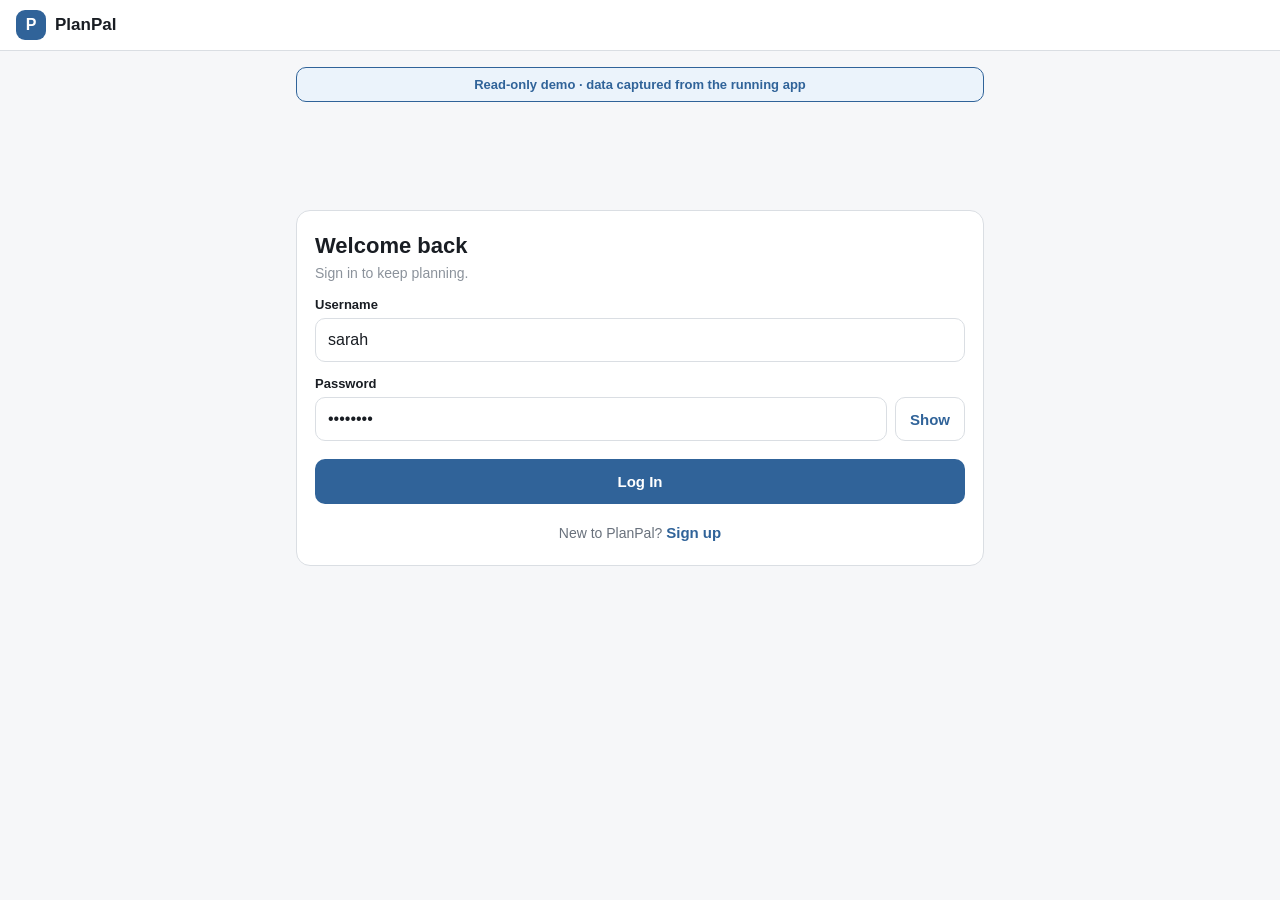
==== docs/index.html @ 14e6eee7 "Add a static demo that runs on GitHub Pages Pages serves files and cannot run the Java server, so th" ====
<!doctype html>
<html lang="en">
<head>
<meta charset="utf-8">
<meta name="viewport" content="width=device-width, initial-scale=1, viewport-fit=cover">
<meta name="theme-color" content="#306399">
<title>PlanPal</title>
<link rel="stylesheet" href="style.css">
</head>
<body>

<header id="topbar">
  <div class="brand"><span class="mark">P</span><span>PlanPal</span></div>
  <div class="topactions">
    <button id="help-btn" class="icon" title="Help" aria-label="Help" hidden>?</button>
    <button id="profile-btn" class="icon" title="Profile" aria-label="Profile" hidden>&#128100;</button>
    <button id="signout" class="link" hidden>Logout</button>
  </div>
</header>

<main id="main">

  <!-- ------------------------------------------------------------ login -->
  <section id="login-screen" class="screen">
    <div class="card login-card">
      <h1>Welcome back</h1>
      <p class="muted">Sign in to keep planning.</p>
      <label for="username">Username</label>
      <input id="username" autocapitalize="none" autocomplete="username">
      <label for="password">Password</label>
      <div class="password-row">
        <input id="password" type="password" autocomplete="current-password">
        <button class="ghost reveal" type="button" data-for="password">Show</button>
      </div>
      <p id="login-error" class="error" hidden></p>
      <button id="signin" class="primary">Log In</button>
      <p class="switch">New to PlanPal? <button id="to-signup" class="link">Sign up</button></p>
    </div>
  </section>

  <!-- ----------------------------------------------------------- signup -->
  <section id="signup-screen" class="screen" hidden>
    <div class="card login-card">
      <h1>Create your account</h1>
      <p class="muted">Start planning events with your friends.</p>
      <label for="su-username">Choose username</label>
      <input id="su-username" autocapitalize="none">
      <label for="su-display">Enter display name</label>
      <input id="su-display">
      <label for="su-email">Enter email</label>
      <input id="su-email" type="email" autocapitalize="none" inputmode="email">
      <label for="su-password">Choose password</label>
      <div class="password-row">
        <input id="su-password" type="password" autocomplete="new-password">
        <button class="ghost reveal" type="button" data-for="su-password">Show</button>
      </div>
      <div id="strength" class="strength" hidden>
        <div class="bars"><i></i><i></i><i></i></div>
        <ul id="rules" class="rules"></ul>
      </div>
      <p id="signup-error" class="error" hidden></p>
      <button id="signup" class="primary">Sign up</button>
      <p class="switch">Already have an account? <button id="to-login" class="link">Go to Login</button></p>
    </div>
  </section>

  <!-- ----------------------------------------------------------- events -->
  <section id="events-screen" class="screen" hidden>
    <div class="panel-head">
      <h1 id="greeting"></h1>
      <button id="new-event" class="add" aria-label="Create event">+</button>
    </div>
    <p class="muted" id="event-count"></p>

    <div id="event-form" class="card panel" hidden>
      <h2 class="panel-title" id="event-form-title">Create Event</h2>
      <label for="ev-name">Event name</label>
      <input id="ev-name">
      <label for="ev-desc">Description</label>
      <input id="ev-desc">
      <label for="ev-loc">Location</label>
      <input id="ev-loc">
      <label for="ev-budget">Budget</label>
      <input id="ev-budget" type="number" inputmode="decimal" step="0.01">
      <label for="ev-currency">Event currency</label>
      <select id="ev-currency"></select>
      <div class="two">
        <div><label for="ev-start">Start date</label><input id="ev-start" type="date"></div>
        <div><label for="ev-stime">Start time</label><input id="ev-stime" type="time"></div>
      </div>
      <div class="two">
        <div><label for="ev-end">End date</label><input id="ev-end" type="date"></div>
        <div><label for="ev-etime">End time</label><input id="ev-etime" type="time"></div>
      </div>
      <p id="ev-error" class="error" hidden></p>
      <button id="ev-save" class="primary">Save</button>
    </div>

    <div id="event-list"></div>
  </section>

  <!-- ------------------------------------------------------------ event -->
  <section id="event-screen" class="screen" hidden>
    <button id="back" class="link back">‹ All trips</button>

    <div class="card panel">
      <div class="panel-head">
        <h1 id="event-name"></h1>
        <div class="rowbtns">
          <label for="ev-photo" class="ghost small filelabel">Photo</label>
          <input id="ev-photo" type="file" accept="image/*" hidden>
          <button id="ev-report" class="ghost small">Export</button>
          <button id="edit-event" class="ghost small">Edit</button>
        </div>
      </div>
      <p class="detail" id="event-description"></p>
      <p class="detail" id="event-location"></p>
      <p class="detail" id="event-dates"></p>
    </div>

    <div class="card panel"><div class="stats" id="stats"></div></div>

    <div class="card panel">
      <div class="panel-head">
        <h2 class="panel-title">Attendees</h2>
        <button id="guest-toggle" class="add" aria-label="Add attendee">+</button>
      </div>
      <div id="guest-form" class="addform" hidden>
        <label for="guest-name">Username</label>
        <input id="guest-name" autocapitalize="none" placeholder="Search by username">
        <div id="guest-results" class="chips"></div>
        <p id="guest-error" class="error" hidden></p>
      </div>
      <div id="attendee-list"></div>
    </div>

    <div class="card panel">
      <div class="panel-head">
        <h2 class="panel-title">Activities</h2>
        <button id="act-toggle" class="add" aria-label="Add activity">+</button>
      </div>
      <div id="act-form" class="addform" hidden>
        <label for="act-name">Activity name</label>
        <input id="act-name">
        <div class="two">
          <div><label for="act-date">Date</label><input id="act-date" type="date"></div>
          <div><label for="act-time">Time</label><input id="act-time" type="time"></div>
        </div>
        <label for="act-loc">Location</label>
        <input id="act-loc">
        <p id="act-error" class="error" hidden></p>
        <button id="act-save" class="primary">Save activity</button>
      </div>
      <div id="activity-list"></div>
    </div>

    <div class="card panel">
      <div class="panel-head">
        <h2 class="panel-title">Expenses</h2>
        <button id="add-toggle" class="add" aria-label="Add expense">+</button>
      </div>
      <div id="add-form" class="addform" hidden>
        <h3 id="ex-form-title" class="formtitle">Add expense</h3>
        <label for="ex-name">What was it for?</label>
        <input id="ex-name" placeholder="Dinner">
        <label for="ex-amount">Amount</label>
        <input id="ex-amount" type="number" inputmode="decimal" step="0.01" placeholder="42.50">
        <label for="ex-payer">Who paid?</label>
        <select id="ex-payer"></select>
        <label>Split between</label>
        <div id="ex-debtors" class="chips"></div>
        <p id="ex-error" class="error" hidden></p>
        <button id="ex-save" class="primary">Add expense</button>
      </div>
      <div id="expense-list"></div>
    </div>

    <div class="card panel">
      <div class="panel-head">
        <h2 class="panel-title">Itinerary</h2>
        <button id="itin-load" class="ghost small">Load</button>
      </div>
      <div id="itinerary-list"><p class="empty">Tap Load to build the timeline.</p></div>
    </div>

    <div class="card panel">
      <h2 class="panel-title">Who Owes What</h2>
      <p class="detail">Current balances by attendee.</p>
      <div id="balance-list"></div>
    </div>

    <div class="card panel">
      <div class="panel-head">
        <h2 class="panel-title">Event Map</h2>
        <button id="map-load" class="ghost small">Load</button>
      </div>
      <div id="map-box"><p class="empty">Tap Load to plot the trip.</p></div>
    </div>

    <div class="card panel">
      <h2 class="panel-title">Weather at Location</h2>
      <div id="weather"><p class="empty">Loading…</p></div>
    </div>

    <div class="card panel">
      <div class="panel-head">
        <h2 class="panel-title">Location Insights</h2>
        <span class="detail nowrap">AI-generated estimates</span>
      </div>
      <div id="insight"><p class="empty">Loading…</p></div>
    </div>

    <button id="delete-event" class="danger wide">Delete this trip</button>
  </section>

  <!-- ---------------------------------------------------------- profile -->
  <section id="profile-screen" class="screen" hidden>
    <button class="link back" data-back>‹ Back</button>

    <div class="card panel">
      <div class="profile-head">
        <div id="avatar" class="avatar"></div>
        <div>
          <h1 id="pf-username"></h1>
          <p class="detail" id="pf-counts"></p>
        </div>
      </div>
      <label for="pf-photo" class="filelabel">Change photo</label>
      <input id="pf-photo" type="file" accept="image/*" hidden>
      <label for="pf-bio">Bio</label>
      <input id="pf-bio">
      <button id="pf-save" class="primary">Save</button>
    </div>

    <div class="card panel">
      <h2 class="panel-title">Find people</h2>
      <input id="find-user" placeholder="Search by name, then pick someone to follow">
      <div id="find-results"></div>
    </div>

    <div class="card panel">
      <div class="panel-head">
        <h2 class="panel-title" id="conn-title">Following</h2>
        <div class="segmented">
          <button id="tab-following" class="seg on">Following</button>
          <button id="tab-followers" class="seg">Followers</button>
        </div>
      </div>
      <div id="conn-list"></div>
    </div>

    <div class="card panel">
      <h2 class="panel-title">Preferred currency</h2>
      <select id="pref-currency"></select>
      <p class="detail">Every amount in PlanPal is shown in this currency.</p>
    </div>

    <div class="card panel">
      <h2 class="panel-title">Account Settings</h2>
      <label for="ac-display">Display name</label>
      <div class="password-row">
        <input id="ac-display"><button id="ac-display-save" class="ghost">Save</button>
      </div>
      <label for="ac-username">Username</label>
      <div class="password-row">
        <input id="ac-username" autocapitalize="none"><button id="ac-username-save" class="ghost">Save</button>
      </div>
      <label for="ac-address">Home address</label>
      <div class="password-row">
        <input id="ac-address"><button id="ac-address-save" class="ghost">Save</button>
      </div>
      <label for="ac-old">Current password</label>
      <input id="ac-old" type="password">
      <label for="ac-new">New password</label>
      <input id="ac-new" type="password">
      <label for="ac-confirm">Confirm new password</label>
      <input id="ac-confirm" type="password">
      <button id="ac-password-save" class="primary">Change password</button>
      <p id="ac-msg" class="error" hidden></p>
    </div>
  </section>

  <!-- ------------------------------------------------------------- help -->
  <section id="help-screen" class="screen" hidden>
    <button class="link back" data-back>‹ Back</button>
    <div class="card panel">
      <h1>How PlanPal works</h1>
      <h2 class="panel-title">Trips</h2>
      <p class="detail">Create a trip with a location, dates, a currency and a budget. Everything
        else hangs off it.</p>
      <h2 class="panel-title">Attendees</h2>
      <p class="detail">Add the people coming. Only attendees can be part of a shared expense.</p>
      <h2 class="panel-title">Activities</h2>
      <p class="detail">Give each plan a date, time and place. PlanPal checks it fits inside the
        trip and does not clash with anything already booked, then builds an itinerary with
        travel estimates between locations.</p>
      <h2 class="panel-title">Expenses</h2>
      <p class="detail">Record what was paid, by whom, and in which currency. Split it evenly or
        pick exactly who shares it. Settle an expense once someone has paid it back.</p>
      <h2 class="panel-title">Who owes what</h2>
      <p class="detail">PlanPal nets every expense out and shows each person a single number in
        your preferred display currency.</p>
      <h2 class="panel-title">Your profile</h2>
      <p class="detail">Change your photo, bio, display name, username, home address and password.
        Follow other users to find them faster when adding attendees.</p>
    </div>
  </section>

</main>

<div id="toast" class="toast" hidden></div>
<script src="demo.js"></script>
<script src="app.js"></script>
</body>
</html>
---- docs/style.css ----
/* Taken from PlanPalTheme so the web client matches the desktop app exactly. */
:root {
  --primary: rgb(48, 99, 153);        /* PlanPalTheme.PRIMARY */
  --primary-light: rgb(235, 243, 251);/* PRIMARY_LIGHT */
  --page: rgb(246, 247, 249);         /* PAGE_BACKGROUND */
  --card: #ffffff;                    /* CARD_BACKGROUND */
  --text: rgb(25, 29, 35);            /* TEXT_PRIMARY */
  --secondary: rgb(105, 113, 124);    /* TEXT_SECONDARY */
  --muted: rgb(139, 146, 155);        /* TEXT_MUTED */
  --border: rgb(218, 222, 227);       /* BORDER */
  --good: rgb(24, 128, 74);           /* SUCCESS */
  --owe: rgb(190, 78, 11);            /* WARNING */
  --danger: rgb(190, 45, 45);         /* ERROR */
  --radius: 14px;
}

* { box-sizing: border-box; -webkit-tap-highlight-color: transparent; }

body {
  margin: 0;
  overflow-x: hidden;
  font-family: -apple-system, BlinkMacSystemFont, "Segoe UI", Roboto, sans-serif;
  background: var(--page);
  color: var(--text);
  padding-bottom: env(safe-area-inset-bottom);
}

#topbar {
  position: sticky;
  top: 0;
  z-index: 10;
  display: flex;
  align-items: center;
  justify-content: space-between;
  gap: 12px;
  padding: max(env(safe-area-inset-top), 10px) 16px 10px;
  background: var(--card);
  border-bottom: 1px solid var(--border);
}

.brand { display: flex; align-items: center; gap: 9px; font-weight: 700; font-size: 17px; }

.mark {
  display: grid;
  place-items: center;
  width: 30px; height: 30px;
  border-radius: 9px;
  background: var(--primary);
  color: #fff;
  font-size: 16px;
}

#main { padding: 16px; max-width: 720px; margin: 0 auto; }

h1 { font-size: 22px; margin: 4px 0 6px; }
.muted { color: var(--muted); font-size: 14px; margin: 0 0 16px; }

.card {
  background: var(--card);
  border: 1px solid var(--border);
  border-radius: var(--radius);
  padding: 18px;
}

.login-card { margin-top: 12vh; }

label { display: block; font-size: 13px; font-weight: 600; margin: 14px 0 6px; }

input {
  width: 100%;
  font-size: 16px; /* 16px stops iOS zooming on focus */
  padding: 12px;
  border: 1px solid var(--border);
  border-radius: 10px;
  background: #fff;
  color: var(--text);
}
input:focus { outline: 2px solid var(--primary); outline-offset: 1px; }

.password-row { display: flex; gap: 8px; }
/* min-width:0 stops the 100%-wide input from pushing the button out of the row. */
.password-row input { flex: 1 1 auto; width: auto; min-width: 0; }
.password-row .ghost { flex: 0 0 auto; }

button { font-family: inherit; font-size: 15px; cursor: pointer; }

.primary {
  width: 100%;
  margin-top: 18px;
  padding: 14px;
  border: none;
  border-radius: 10px;
  background: var(--primary);
  color: #fff;
  font-weight: 600;
}
.primary:active { opacity: .85; }
.primary[disabled] { opacity: .6; }

.ghost {
  padding: 0 14px;
  border: 1px solid var(--border);
  border-radius: 10px;
  background: #fff;
  color: var(--primary);
  font-weight: 600;
}

.link { border: none; background: none; color: var(--primary); font-weight: 600; padding: 6px 0; }
.back { margin-bottom: 6px; }

.error { color: var(--danger); font-size: 14px; margin: 12px 0 0; }

/* Event list */
.event {
  display: block;
  width: 100%;
  text-align: left;
  background: var(--card);
  border: 1px solid var(--border);
  border-left: 4px solid var(--primary);
  border-radius: var(--radius);
  padding: 14px 16px;
  margin-bottom: 10px;
}
.event strong { display: block; font-size: 16px; margin-bottom: 3px; }
.event span { color: var(--muted); font-size: 13px; }

/* Stats */
.stats { display: grid; grid-template-columns: repeat(2, 1fr); gap: 12px; }
.stat { padding: 2px; }
.stat b { display: block; font-size: 18px; margin: 2px 0 1px; }
.stat em { display: block; font-style: normal; color: var(--muted); font-size: 11px; }
.stat span { color: var(--secondary); font-size: 11px; text-transform: uppercase; letter-spacing: .04em; }

/* Dashboard panels, stacked in the desktop's reading order */
.panel { margin-bottom: 14px; padding: 16px; }
.panel-head { display: flex; align-items: center; justify-content: space-between; gap: 12px; }
.panel-title { font-size: 17px; font-weight: 700; margin: 0 0 4px; }
.detail { color: var(--secondary); font-size: 13px; margin: 0 0 4px; padding-left: 6px; }
#event-header h1 { margin-bottom: 8px; }

.add {
  flex: 0 0 auto;
  width: 34px; height: 34px;
  border: none;
  border-radius: 9px;
  background: var(--primary);
  color: #fff;
  font-size: 19px;
  line-height: 1;
}

/* Rows */
.row {
  display: flex;
  align-items: flex-start;
  justify-content: space-between;
  gap: 12px;
  padding: 12px 2px;
  border-bottom: 1px solid var(--border);
}
.row:last-child { border-bottom: none; }
.row .who { font-size: 13px; color: var(--muted); margin-top: 2px; }
.row .amount { text-align: right; white-space: nowrap; font-weight: 600; }
.row .amount small { display: block; font-weight: 400; color: var(--muted); font-size: 12px; }

.pill { display: inline-block; font-size: 11px; font-weight: 700; padding: 3px 9px; border-radius: 999px; margin-top: 5px; }
.paid { background: #e7f4ec; color: var(--good); }
.unpaid { background: #fdefe3; color: var(--owe); }

.gets { color: var(--good); font-weight: 700; }
.owes { color: var(--owe); font-weight: 700; }

.empty { color: var(--muted); font-size: 14px; padding: 18px; text-align: center; }

.wide { width: 100%; padding: 12px; margin-bottom: 12px; }
.addform { border-bottom: 1px solid var(--border); padding-bottom: 16px; margin-bottom: 6px; }

select {
  width: 100%;
  font-size: 16px;
  padding: 12px;
  border: 1px solid var(--border);
  border-radius: 10px;
  background: #fff;
  color: var(--text);
}

.chips { display: flex; flex-wrap: wrap; gap: 7px; }
.chip {
  padding: 8px 13px;
  border: 1px solid var(--border);
  border-radius: 999px;
  background: var(--card);
  color: var(--muted);
  font-size: 14px;
  font-weight: 600;
}
.chip.on { background: var(--primary); border-color: var(--primary); color: #fff; }

.pay {
  align-self: center;
  padding: 7px 13px;
  border: 1px solid var(--border);
  border-radius: 999px;
  background: var(--card);
  color: var(--primary);
  font-size: 13px;
  font-weight: 700;
}
.pay[disabled] { opacity: .5; }

/* Weather, insights and itinerary panels */
.small { padding: 6px 12px; font-size: 13px; }
.nowrap { white-space: nowrap; padding-left: 0; }

.temp { display: flex; align-items: baseline; gap: 12px; margin-bottom: 4px; }
.temp b { font-size: 30px; font-weight: 700; }
.temp span { font-weight: 600; }
.forecast { display: grid; grid-template-columns: repeat(3, 1fr); gap: 8px; margin-top: 14px; }
.day { text-align: center; padding: 10px 4px; border: 1px solid var(--border); border-radius: 10px; }
.day span { display: block; color: var(--secondary); font-size: 11px; text-transform: uppercase; }
.day b { display: block; font-size: 16px; margin: 3px 0 1px; }
.day em { font-style: normal; color: var(--muted); font-size: 11px; }

.score { display: flex; align-items: center; justify-content: space-between; gap: 12px; padding: 9px 2px; border-bottom: 1px solid var(--border); }
.score:last-of-type { border-bottom: none; }
.score span { color: var(--secondary); font-size: 12px; text-transform: uppercase; letter-spacing: .03em; }
.score b { font-size: 14px; white-space: nowrap; }

.tags { display: flex; flex-wrap: wrap; gap: 7px; margin-top: 12px; }
.tag { background: var(--primary-light); color: var(--primary); font-size: 12px; font-weight: 600; padding: 5px 11px; border-radius: 999px; }

.travel { color: var(--secondary); font-size: 12px; padding: 6px 2px 6px 14px; border-left: 2px solid var(--border); margin-left: 4px; }
.travel.warn { color: var(--owe); }

/* Screens added for signup, profile, help and the row actions */
.topactions { display: flex; align-items: center; gap: 8px; }
.icon {
  width: 32px; height: 32px; border: 1px solid var(--border); border-radius: 9px;
  background: var(--card); color: var(--primary); font-size: 15px; line-height: 1;
}
.switch { text-align: center; font-size: 14px; color: var(--secondary); margin: 14px 0 0; }
.two { display: grid; grid-template-columns: 1fr 1fr; gap: 10px; }

.strength { margin-top: 10px; }
.bars { display: grid; grid-template-columns: repeat(3, 1fr); gap: 5px; }
.bars i { height: 5px; border-radius: 3px; background: var(--border); }
.bars i.on { background: var(--owe); }
.rules { list-style: none; padding: 0; margin: 9px 0 0; }
.rules li { color: var(--muted); font-size: 12px; line-height: 1.7; }
.rules li.met { color: var(--good); }

.rowbtns { display: flex; align-items: center; gap: 6px; flex: 0 0 auto; }
.danger-text { color: var(--danger); }
.danger {
  border: 1px solid var(--danger); border-radius: 10px;
  background: var(--card); color: var(--danger); font-weight: 600; padding: 12px;
}

.person { display: flex; align-items: center; gap: 10px; }
.avatar {
  position: relative;
  width: 64px; height: 64px; border-radius: 50%; overflow: hidden; flex: 0 0 auto;
  display: grid; place-items: center; background: var(--primary); color: #fff;
  font-weight: 700; font-size: 24px;
}
.avatar.small { width: 32px; height: 32px; font-size: 14px; }
/* Positioned rather than sized in percentages: inside the grid container a percentage
   width resolves against an auto track and collapses the image to a sliver. */
.avatar img {
  position: absolute; inset: 0;
  width: 100%; height: 100%; object-fit: cover; display: block;
}
.profile-head { display: flex; align-items: center; gap: 14px; margin-bottom: 6px; }
.profile-head h1 { margin: 0; }
.filelabel {
  display: inline-flex; align-items: center; justify-content: center;
  margin: 0; cursor: pointer; color: var(--primary); font-weight: 600;
}
.panel-head .rowbtns .ghost, .panel-head .rowbtns .filelabel {
  padding: 6px 12px; font-size: 13px; line-height: 1.3; white-space: nowrap;
}

.segmented { display: flex; gap: 4px; }
.seg {
  padding: 6px 11px; border: 1px solid var(--border); border-radius: 999px;
  background: var(--card); color: var(--muted); font-size: 12px; font-weight: 600;
}
.seg.on { background: var(--primary-light); color: var(--primary); border-color: var(--primary); }

.toast {
  position: fixed; left: 50%; bottom: 24px; transform: translateX(-50%);
  background: var(--text); color: #fff; font-size: 14px;
  padding: 11px 18px; border-radius: 999px; z-index: 50; max-width: 90vw;
}

.formtitle { font-size: 15px; margin: 0 0 4px; }
#map-box iframe { width: 100%; height: 260px; border: 1px solid var(--border); border-radius: 10px; }
.maplist { margin-top: 10px; }

.demo-banner {
  background: var(--primary-light); color: var(--primary);
  border: 1px solid var(--primary); border-radius: 10px;
  padding: 9px 12px; margin-bottom: 14px; font-size: 13px; font-weight: 600;
  text-align: center;
}
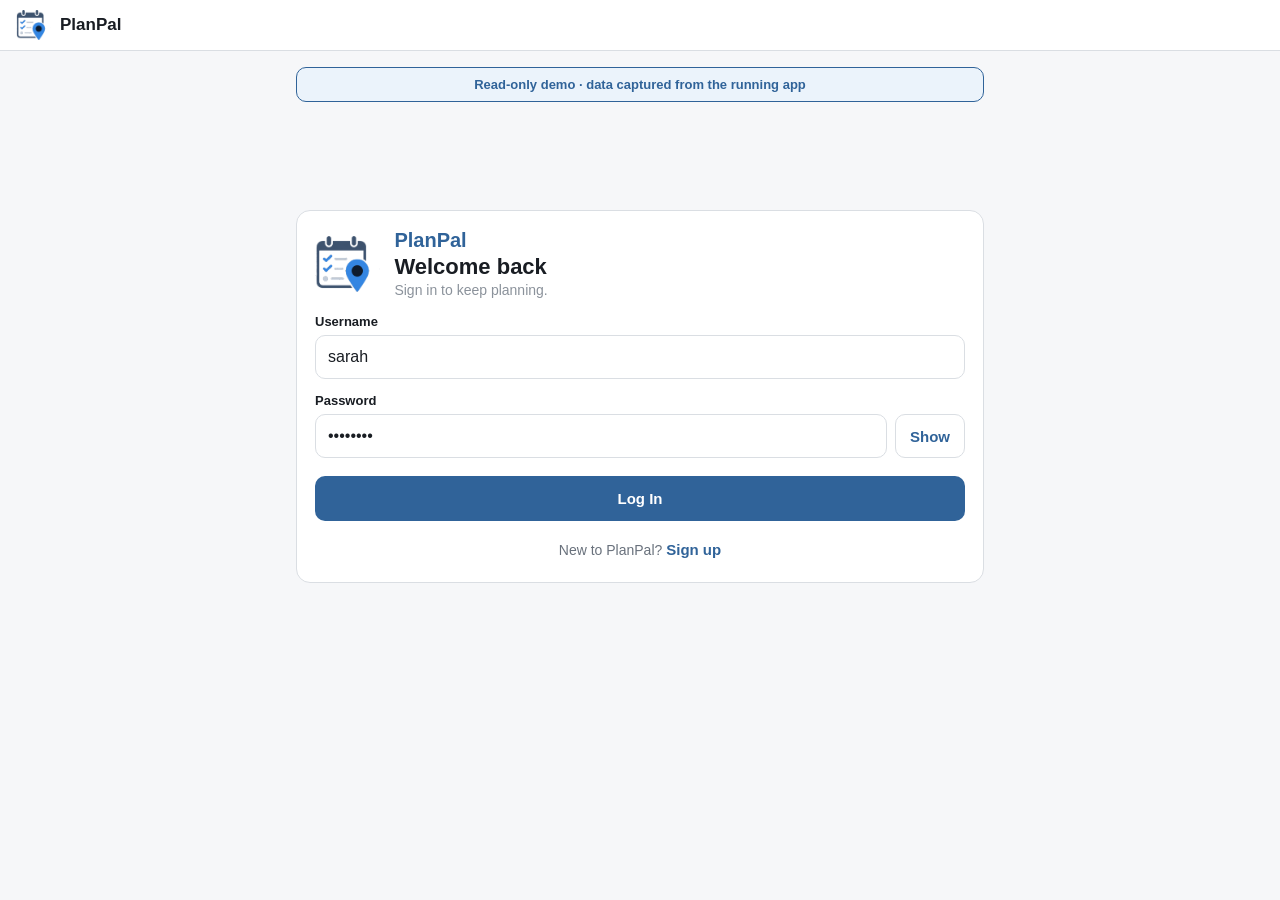
==== commit 32e8c82c: "Show the PlanPal logo in the header and on the login and signup cards" ====
--- a/docs/index.html
+++ b/docs/index.html
@@ -5,12 +5,12 @@
 <meta name="viewport" content="width=device-width, initial-scale=1, viewport-fit=cover">
 <meta name="theme-color" content="#306399">
 <title>PlanPal</title>
-<link rel="stylesheet" href="style.css">
+<link rel="stylesheet" href="style.css?v=cda48ec4">
 </head>
 <body>
 
 <header id="topbar">
-  <div class="brand"><span class="mark">P</span><span>PlanPal</span></div>
+  <div class="brand"><img class="mark" src="logo-mark.png?v=042a091e" alt=""><span>PlanPal</span></div>
   <div class="topactions">
     <button id="help-btn" class="icon" title="Help" aria-label="Help" hidden>?</button>
     <button id="profile-btn" class="icon" title="Profile" aria-label="Profile" hidden>&#128100;</button>
@@ -23,8 +23,14 @@
   <!-- ------------------------------------------------------------ login -->
   <section id="login-screen" class="screen">
     <div class="card login-card">
-      <h1>Welcome back</h1>
-      <p class="muted">Sign in to keep planning.</p>
+      <div class="auth-head">
+        <img src="logo-mark.png?v=042a091e" alt="">
+        <div>
+          <div class="auth-name">PlanPal</div>
+          <h1>Welcome back</h1>
+          <p class="muted">Sign in to keep planning.</p>
+        </div>
+      </div>
       <label for="username">Username</label>
       <input id="username" autocapitalize="none" autocomplete="username">
       <label for="password">Password</label>
@@ -41,8 +47,14 @@
   <!-- ----------------------------------------------------------- signup -->
   <section id="signup-screen" class="screen" hidden>
     <div class="card login-card">
-      <h1>Create your account</h1>
-      <p class="muted">Start planning events with your friends.</p>
+      <div class="auth-head">
+        <img src="logo-mark.png?v=042a091e" alt="">
+        <div>
+          <div class="auth-name">PlanPal</div>
+          <h1>Create your account</h1>
+          <p class="muted">Start planning events with your friends.</p>
+        </div>
+      </div>
       <label for="su-username">Choose username</label>
       <input id="su-username" autocapitalize="none">
       <label for="su-display">Enter display name</label>
@@ -309,7 +321,7 @@
 </main>
 
 <div id="toast" class="toast" hidden></div>
-<script src="demo.js"></script>
-<script src="app.js"></script>
+<script src="demo.js?v=1a82c47f"></script>
+<script src="app.js?v=e6b1091e"></script>
 </body>
 </html>
--- a/docs/style.css
+++ b/docs/style.css
@@ -41,14 +41,21 @@
 .brand { display: flex; align-items: center; gap: 9px; font-weight: 700; font-size: 17px; }
 
 .mark {
-  display: grid;
-  place-items: center;
-  width: 30px; height: 30px;
-  border-radius: 9px;
-  background: var(--primary);
-  color: #fff;
-  font-size: 16px;
-}
+  width: auto; height: 30px;
+  display: block;
+}
+
+.auth-head {
+  display: flex;
+  align-items: center;
+  gap: 14px;
+  margin-bottom: 16px;
+}
+
+.auth-head img { width: auto; height: 56px; display: block; }
+.auth-head .auth-name { color: var(--primary); font-weight: 700; font-size: 20px; }
+.auth-head h1 { margin: 2px 0 2px; }
+.auth-head .muted { margin: 0; }
 
 #main { padding: 16px; max-width: 720px; margin: 0 auto; }
 
@@ -157,10 +164,14 @@
   align-items: flex-start;
   justify-content: space-between;
   gap: 12px;
+  /* A row with three actions is wider than a phone, so let the buttons drop to
+     their own line rather than squeezing the description into a column. */
+  flex-wrap: wrap;
   padding: 12px 2px;
   border-bottom: 1px solid var(--border);
 }
 .row:last-child { border-bottom: none; }
+.row > div:first-child { flex: 1 1 55%; min-width: 0; }
 .row .who { font-size: 13px; color: var(--muted); margin-top: 2px; }
 .row .amount { text-align: right; white-space: nowrap; font-weight: 600; }
 .row .amount small { display: block; font-weight: 400; color: var(--muted); font-size: 12px; }
@@ -252,7 +263,7 @@
 .rules li { color: var(--muted); font-size: 12px; line-height: 1.7; }
 .rules li.met { color: var(--good); }
 
-.rowbtns { display: flex; align-items: center; gap: 6px; flex: 0 0 auto; }
+.rowbtns { display: flex; align-items: center; gap: 6px; flex: 0 0 auto; margin-left: auto; }
 .danger-text { color: var(--danger); }
 .danger {
   border: 1px solid var(--danger); border-radius: 10px;
